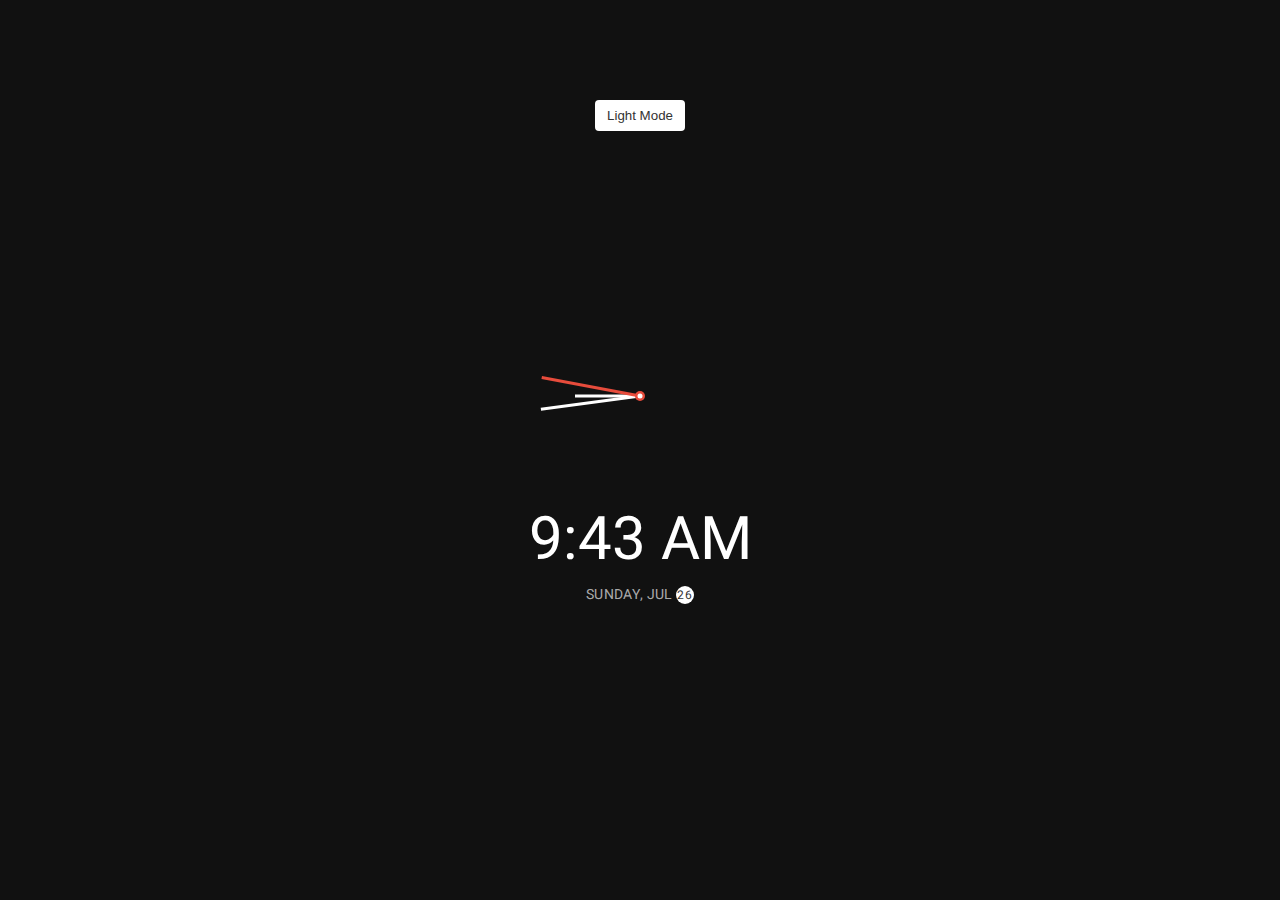
==== tool/clock/index.html @ 03279d4c "clock" ====
<!DOCTYPE html>

<html lang="en" class="dark"><head><meta http-equiv="Content-Type" content="text/html; charset=UTF-8">
  
  <title>Clock</title>
  <link rel="stylesheet" href="./style.css">

</head>
<body>

<button class="toggle">Light Mode</button>

<div class="clock-container">
  <div class="clock">
    <div class="needle hour" style="transform: translate(-50%, -100%) rotate(150deg);"></div>
    <div class="needle minute" style="transform: translate(-50%, -100%) rotate(12.2034deg);"></div>
    <div class="needle second" style="transform: translate(-50%, -100%) rotate(30.5085deg);"></div>
    <div class="center-point"></div>
  </div>

  <div class="time">5:02 PM</div>
  <div class="date">Friday, May <span class="circle">31</span></div>
</div>
<!-- partial -->
  <script src="./script.js"></script>



</body></html>
---- tool/clock/style.css ----
@import url("https://fonts.googleapis.com/css?family=Heebo:300&display=swap");

*,
*::before,
*::after {
  box-sizing: border-box;
}

:root {
  --primary-color: #000;
  --secondary-color: #fff;
}

html {
  transition: all 0.5s ease-in;
}

html.dark {
  --primary-color: #fff;
  --secondary-color: #333;
  background-color: #111;
  color: var(--primary-color);
}

body {
  font-family: "Heebo", sans-serif;
  display: flex;
  align-items: center;
  justify-content: center;
  height: 100vh;
  overflow: hidden;
  margin: 0;
}

.toggle {
  cursor: pointer;
  background-color: var(--primary-color);
  color: var(--secondary-color);
  border: 0;
  border-radius: 4px;
  padding: 8px 12px;
  position: absolute;
  top: 100px;
}

.toggle:focus {
  outline: none;
}

.clock-container {
  display: flex;
  flex-direction: column;
  justify-content: space-between;
  align-items: center;
}

.clock {
  position: relative;
  width: 200px;
  height: 200px;
}

.needle {
  background-color: var(--primary-color);
  position: absolute;
  top: 50%;
  left: 50%;
  height: 65px;
  width: 3px;
  transform-origin: bottom center;
  transition: all 0.5s ease-in;
}
.needle.hour {
  transform: translate(-50%, -100%) rotate(0deg);
}
.needle.minute {
  transform: translate(-50%, -100%) rotate(0deg);
  height: 100px;
}
.needle.second {
  transform: translate(-50%, -100%) rotate(0deg);
  height: 100px;
  background-color: #e74c3c;
}
.center-point {
  background-color: #e74c3c;
  width: 10px;
  height: 10px;
  position: absolute;
  top: 50%;
  left: 50%;
  transform: translate(-50%, -50%);
  border-radius: 50%;
}
.center-point::after {
  content: "";
  background-color: var(--primary-color);
  width: 5px;
  height: 5px;
  position: absolute;
  top: 50%;
  left: 50%;
  transform: translate(-50%, -50%);
  border-radius: 50%;
}

.time {
  font-size: 60px;
}

.date {
  color: #aaa;
  font-size: 14px;
  letter-spacing: 0.3px;
  text-transform: uppercase;
}

.date .circle {
  background-color: var(--primary-color);
  color: var(--secondary-color);
  border-radius: 50%;
  height: 18px;
  width: 18px;
  display: inline-flex;
  align-items: center;
  justify-content: center;
  line-height: 18px;
  transition: all 0.5s ease-in;
  font-size: 12px;
}
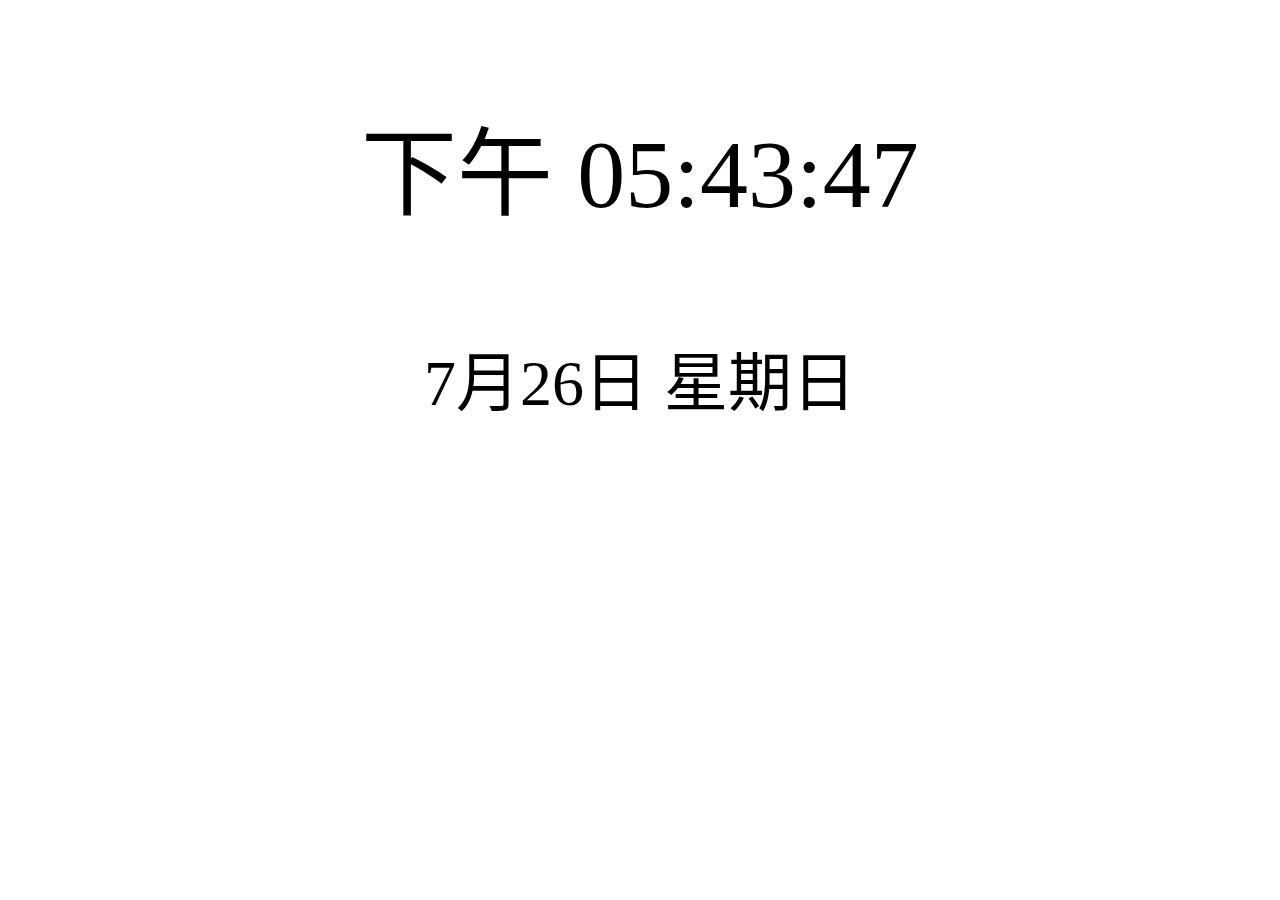
==== commit da9389e8: "时钟" ====
--- a/tool/clock/index.html
+++ b/tool/clock/index.html
@@ -1,28 +1,47 @@
 <!DOCTYPE html>
+<html lang="zh-CN"><head><meta http-equiv="Content-Type" content="text/html; charset=UTF-8">
 
-<html lang="en" class="dark"><head><meta http-equiv="Content-Type" content="text/html; charset=UTF-8">
-  
-  <title>Clock</title>
-  <link rel="stylesheet" href="./style.css">
 
+  <meta http-equiv="X-UA-Compatible" content="IE=edge">
+  <meta name="viewport" content="width=device-width, initial-scale=1.0">
+  <title>仿k.ilib.io/u/clock.html</title>
+  <style>
+    body {
+        text-align: center;
+    }
+
+    #time {
+        font-size: 6em;
+    }
+
+    #date {
+        font-size: 4em;
+    }
+  </style>
 </head>
+
 <body>
+<p id="time"></p>
+<p id="date"></p>
 
-<button class="toggle">Light Mode</button>
+<script>
+  function refresh() {
+      var timeZone = 8;
+      var d = new Date();
+      d.setMinutes(d.getMinutes() + d.getTimezoneOffset() + (timeZone * 60));
 
-<div class="clock-container">
-  <div class="clock">
-    <div class="needle hour" style="transform: translate(-50%, -100%) rotate(150deg);"></div>
-    <div class="needle minute" style="transform: translate(-50%, -100%) rotate(12.2034deg);"></div>
-    <div class="needle second" style="transform: translate(-50%, -100%) rotate(30.5085deg);"></div>
-    <div class="center-point"></div>
-  </div>
+      var amOrPm = ["上午", "下午"];
+      var hour = d.getHours() - Math.floor(d.getHours() / 13) * 12;
+      document.getElementById("time").innerHTML = amOrPm[Math.floor(d.getHours() / 12)] + " " + ("0" + hour).slice(-2) + ":" + ("0" + d.getMinutes()).slice(-2) + ":" + ("0" + d.getSeconds()).slice(-2);
 
-  <div class="time">5:02 PM</div>
-  <div class="date">Friday, May <span class="circle">31</span></div>
-</div>
-<!-- partial -->
-  <script src="./script.js"></script>
+      var whichDay = ["日", "一", "二", "三", "四", "五", "六"];
+      document.getElementById("date").innerHTML = (d.getMonth() + 1) + "月" + d.getDate() + "日 星期" + whichDay[d.getDay()];
+  }
+
+  refresh()
+  setInterval("refresh()", 500)
+</script>
+
 
 
 
